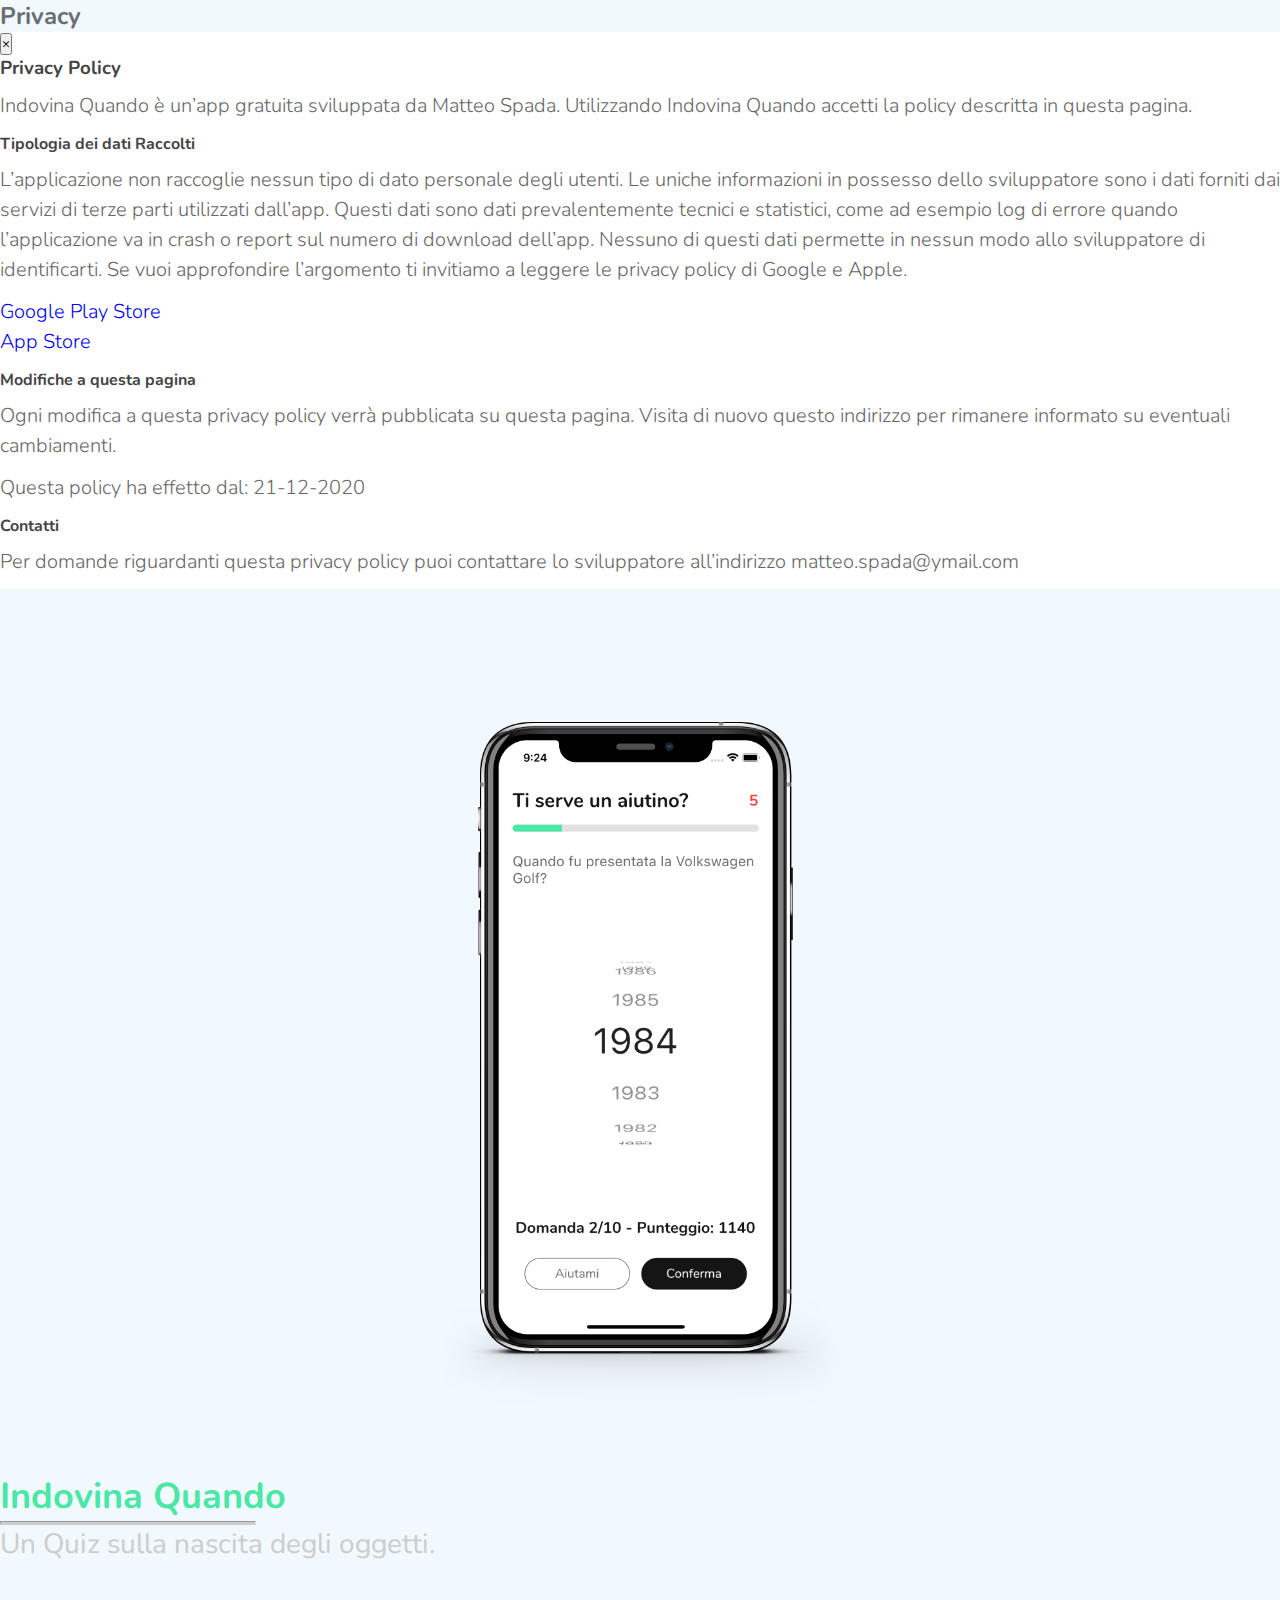
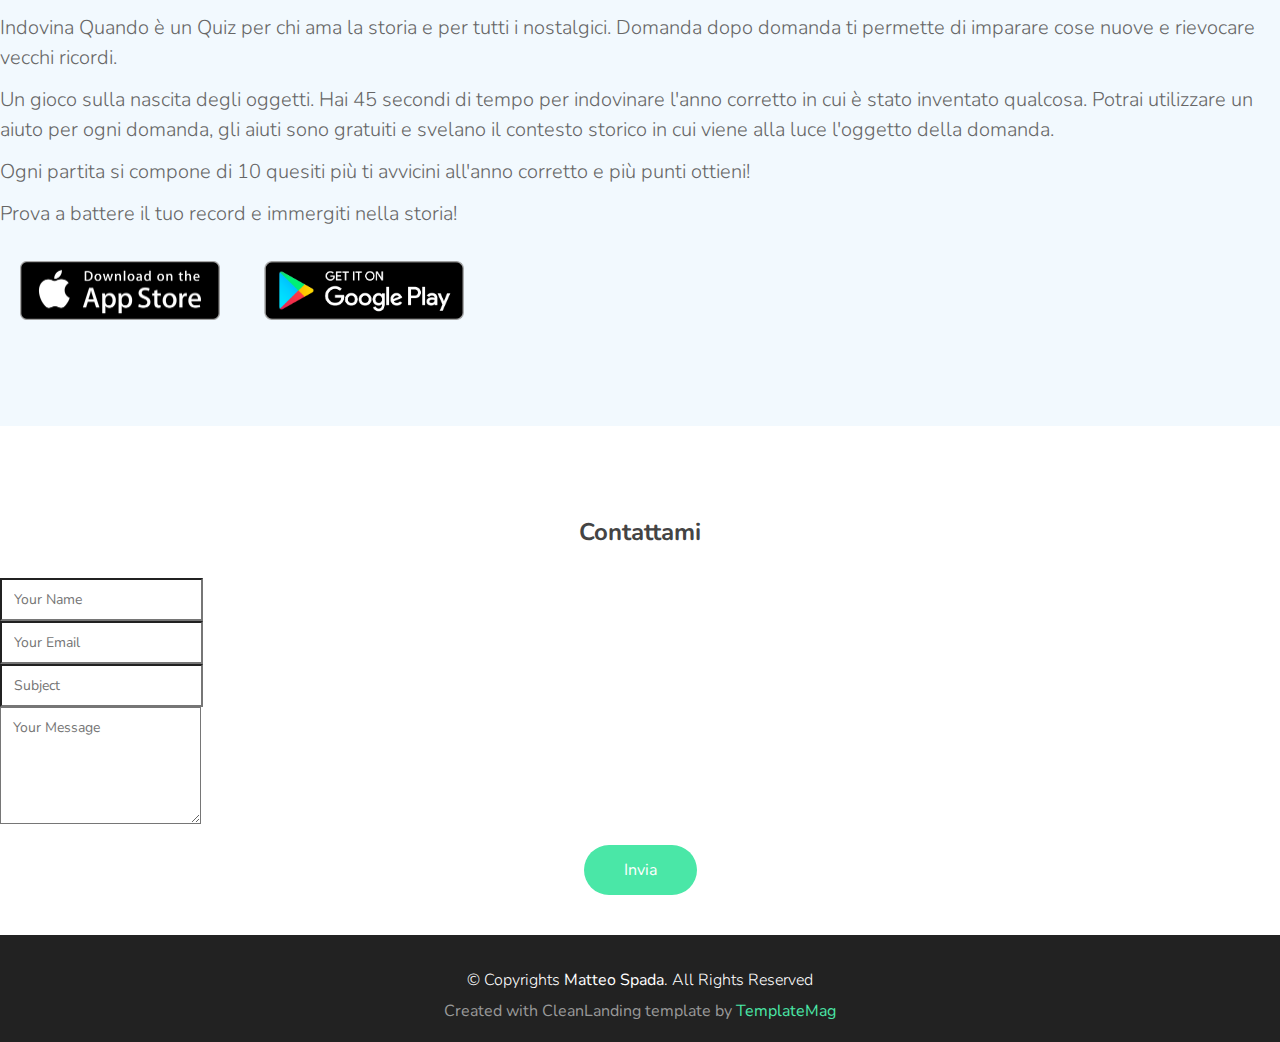
==== indovinaquando/index.html @ 5abec568 "aggiunta landing page indovina quando" ====
<!DOCTYPE html>
<html lang="en">

<head>
  <meta charset="utf-8">
  <title>Indovina Quando App</title>
  <meta content="width=device-width, initial-scale=1.0" name="viewport">
  <meta content="" name="keywords">
  <meta content="Indovina Quando App Landing Page" name="description">

  <!-- Favicons -->
  <link rel="apple-touch-icon" sizes="57x57" href="/apple-icon-57x57.png">
  <link rel="apple-touch-icon" sizes="60x60" href="/apple-icon-60x60.png">
  <link rel="apple-touch-icon" sizes="72x72" href="/apple-icon-72x72.png">
  <link rel="apple-touch-icon" sizes="76x76" href="/apple-icon-76x76.png">
  <link rel="apple-touch-icon" sizes="114x114" href="/apple-icon-114x114.png">
  <link rel="apple-touch-icon" sizes="120x120" href="/apple-icon-120x120.png">
  <link rel="apple-touch-icon" sizes="144x144" href="/apple-icon-144x144.png">
  <link rel="apple-touch-icon" sizes="152x152" href="/apple-icon-152x152.png">
  <link rel="apple-touch-icon" sizes="180x180" href="/apple-icon-180x180.png">
  <link rel="manifest" href="/manifest.json">
  <meta name="msapplication-TileColor" content="#ffffff">
  <meta name="msapplication-TileImage" content="/ms-icon-144x144.png">
  <meta name="theme-color" content="#ffffff">

  <!-- Google Fonts -->
  <link rel="preconnect" href="https://fonts.gstatic.com">
  <link href="https://fonts.googleapis.com/css2?family=Nunito:wght@400;700&display=swap" rel="stylesheet">

  <!-- Bootstrap CSS File -->
  <link rel="stylesheet" href="https://cdn.jsdelivr.net/npm/bootstrap@4.5.3/dist/css/bootstrap.min.css"
    integrity="sha384-TX8t27EcRE3e/ihU7zmQxVncDAy5uIKz4rEkgIXeMed4M0jlfIDPvg6uqKI2xXr2" crossorigin="anonymous">

  <!-- Main Stylesheet File -->
  <link href="css/style.css" rel="stylesheet">
</head>

<body>

  <ul class="nav justify-content-end">
    <li class="nav-item">
      <a class="nav-link privacy" role="button" data-toggle="modal" data-target="#exampleModal">Privacy</a>
    </li>
  </ul>

  <!-- Modal -->
  <div class="modal fade" id="exampleModal" tabindex="-1" aria-labelledby="exampleModalLabel" aria-hidden="true">
    <div class="modal-dialog modal-dialog-centered modal-dialog-scrollable">
      <div class="modal-content">
        <div class="modal-header">
          <!-- <h5 class="modal-title" id="exampleModalLabel"></h5> -->
          <button type="button" class="close" data-dismiss="modal" aria-label="Close">
            <span aria-hidden="true">&times;</span>
          </button>
        </div>
        <div class="modal-body">
          <h3>Privacy Policy</h3>  
          <p>
            Indovina Quando è un’app gratuita sviluppata da Matteo Spada. Utilizzando Indovina Quando accetti la policy descritta in questa pagina.
          </p>
          <h4>Tipologia dei dati Raccolti</h4>
          <p>
            L’applicazione non raccoglie nessun tipo di dato personale degli utenti. Le uniche informazioni in possesso dello sviluppatore sono i dati forniti dai servizi di terze parti utilizzati dall’app. Questi dati sono dati prevalentemente tecnici e statistici, come ad esempio log di errore quando l’applicazione va in crash o report sul numero di download dell’app. Nessuno di questi dati permette in nessun modo allo sviluppatore di identificarti. Se vuoi approfondire l’argomento ti invitiamo a leggere le privacy policy di Google e Apple.
          </p>
          <p>
            <a href="https://policies.google.com/privacy" target="_blank" rel="noopener noreferrer">Google Play Store</a><br>
            <a href="https://www.apple.com/legal/privacy/it/" target="_blank" rel="noopener noreferrer">App Store</a>

          </p>
          <h4>Modifiche a questa pagina</h4>     
          <p>
            Ogni modifica a questa privacy policy verrà pubblicata su questa pagina. Visita di nuovo questo indirizzo per rimanere informato su eventuali cambiamenti.
          </p>
          <p>Questa policy ha effetto dal: 21-12-2020</p>
          <h4>Contatti</h4> 
          <p>
            Per domande riguardanti questa privacy policy puoi contattare lo sviluppatore all’indirizzo matteo.spada@ymail.com
          </p>
        </div>
      </div>
    </div>
  </div>


  <div id="header">
    <div class="container">
      <div class="row">
        <div class="col-md-6 centered">
          <img src="img/indovina-quando2.png" class="img-responsive" width="400">
        </div>
        <div class="col-md-6 mt">
          <h2>Indovina Quando<br /></h2>
          <hr>
          <h3>Un Quiz sulla nascita degli oggetti.</h3>
          <p class="mt">Indovina Quando è un Quiz per chi ama la storia e per tutti i nostalgici. Domanda dopo domanda
            ti permette di imparare cose nuove e rievocare vecchi ricordi.</p>
          <p>Un gioco sulla nascita degli oggetti. Hai 45 secondi di tempo per indovinare l'anno corretto in cui è stato
            inventato qualcosa. Potrai utilizzare un aiuto per ogni domanda, gli aiuti sono gratuiti e svelano il
            contesto storico in cui viene alla luce l'oggetto della domanda.</p>
          <p>Ogni partita si compone di 10 quesiti più ti avvicini all'anno corretto e più punti ottieni!</p>
          <p>Prova a battere il tuo record e immergiti nella storia!</p>
          <div class="row">
            <a href="#"><img src="img/apple-button.png" class="storelogo" width="200"></a>
            <a href="#"><img src="img/android-button.png" class="storelogo" width="200"></a>
          </div>
        </div>

      </div>
      <!--/row -->
    </div>
    <!-- /.container -->
  </div>

  <div id="contact">
    <div class="container">
      <div class="row justify-content-center">
        <div class="col-md-8 col-md-offset-2">
          <h2 class="centered">Contattami</h2>
          <form class="contact-form php-mail-form" role="form" action="https://formspree.io/mrgyqvpr" method="POST">

            <div class="form-group">
              <input type="name" name="name" class="form-control" id="contact-name" placeholder="Your Name"
                data-rule="minlen:4" data-msg="Please enter at least 4 chars">
              <div class="validate"></div>
            </div>
            <div class="form-group">
              <input type="email" name="email" class="form-control" id="contact-email" placeholder="Your Email"
                data-rule="email" data-msg="Please enter a valid email">
              <div class="validate"></div>
            </div>
            <div class="form-group">
              <input type="text" name="subject" class="form-control" id="contact-subject" placeholder="Subject"
                data-rule="minlen:4" data-msg="Please enter at least 8 chars of subject">
              <div class="validate"></div>
            </div>

            <div class="form-group">
              <textarea class="form-control" name="message" id="contact-message" placeholder="Your Message" rows="5"
                data-rule="required" data-msg="Please write something for us"></textarea>
              <div class="validate"></div>
            </div>
            <div class="sent-message">Your message has been sent. Thank you!</div>

            <div class="form-send">
              <button type="submit" class="btn btn-large">Invia</button>
            </div>

          </form>

        </div>
      </div>
    </div>
  </div>
  <!-- / contact -->

  <div id="copyrights">
    <div class="container">
      <p>
        &copy; Copyrights <strong>Matteo Spada</strong>. All Rights Reserved
      </p>
      <div class="credits">
        <!--
          You are NOT allowed to delete the credit link to TemplateMag with free version.
          You can delete the credit link only if you bought the pro version.
          Buy the pro version with working PHP/AJAX contact form: https://templatemag.com/cleanlanding-bootstrap-landing-template/
          Licensing information: https://templatemag.com/license/
        -->
        Created with CleanLanding template by <a href="https://templatemag.com/">TemplateMag</a>
      </div>
    </div>
  </div>
  <!-- / copyrights -->

  <!-- JavaScript Libraries -->
  <script src="https://code.jquery.com/jquery-3.5.1.slim.min.js"
    integrity="sha384-DfXdz2htPH0lsSSs5nCTpuj/zy4C+OGpamoFVy38MVBnE+IbbVYUew+OrCXaRkfj"
    crossorigin="anonymous"></script>
  <script src="https://cdn.jsdelivr.net/npm/popper.js@1.16.1/dist/umd/popper.min.js"
    integrity="sha384-9/reFTGAW83EW2RDu2S0VKaIzap3H66lZH81PoYlFhbGU+6BZp6G7niu735Sk7lN"
    crossorigin="anonymous"></script>
  <script src="https://cdn.jsdelivr.net/npm/bootstrap@4.5.3/dist/js/bootstrap.min.js"
    integrity="sha384-w1Q4orYjBQndcko6MimVbzY0tgp4pWB4lZ7lr30WKz0vr/aWKhXdBNmNb5D92v7s"
    crossorigin="anonymous"></script>
  <!-- Template Main Javascript File -->
  <script src="js/main.js"></script>

</body>

</html>
---- indovinaquando/css/style.css ----
* {
  margin: 0;
  padding: 0px;
  font-family: 'Nunito', sans-serif;
}

body {
  background: #fff;
  margin: 0;
  color: #444;
}


ul{
  background-color: #F1F9FD;
}

.privacy {
  font-family: 'Nunito', sans-serif;
  font-weight: 700;
  font-size: x-large;
  color: #4AE7A7;
}

h1, h2, h3, h4, h5, h6 {
  font-family: 'Nunito', sans-serif;
  font-weight: 700;
}

p {
  padding: 0;
  margin-bottom: 12px;
  font-family: 'Nunito', sans-serif;
  font-weight: 300;
  font-size: 20px;
  line-height: 30px;
  color: #666;
  margin-top: 10px;
}

html, body {
  height: 100%;
}

.alignleft {
  float: left;
}

.alignright {
  float: right;
}

.aligncenter {
  margin-left: auto;
  margin-right: auto;
  display: block;
  clear: both;
}

.centered {
  text-align: center
}

.mt {
  margin-top: 50px;
}

.mb {
  margin-bottom: 50px;
}

.mtb {
  margin-top: 50px;
  margin-bottom: 50px;
}

.ptb {
  padding-top: 80px;
  padding-bottom: 80px;
}

.clear {
  clear: both;
  display: block;
  font-size: 0;
  height: 0;
  line-height: 0;
  width: 100%;
}

.storelogo {
  margin: 20px;
}

::-moz-selection {
  color: #fff;
  text-shadow: none;
  background: #2B2E31;
}

::selection {
  color: #fff;
  text-shadow: none;
  background: #2B2E31;
}

*, *:after, *:before {
  -webkit-box-sizing: border-box;
  -moz-box-sizing: border-box;
  box-sizing: border-box;
  padding: 0;
  margin: 0;
}

a {
  padding: 0;
  margin: 0;
  text-decoration: none;
  -webkit-transition: background-color .4s linear, color .4s linear;
  -moz-transition: background-color .4s linear, color .4s linear;
  -o-transition: background-color .4s linear, color .4s linear;
  -ms-transition: background-color .4s linear, color .4s linear;
  transition: background-color .4s linear, color .4s linear;
}

a:hover, a:focus {
  text-decoration: none;
  color: #696E74;
}

/* HEADER CONFIGURATION */

#header {
  background: #f2f9fe;
  padding-top: 80px;
  padding-bottom: 80px;
  margin-bottom: 50px;
  color: #ccc;
}

#header h2 {
  color: #4AE7A7;
  font-size: 36px;
  line-height: 48px;
}

#header h3 {
  color: #ccc;
  font-weight: 400;
  font-size: 28px;
}

#header hr {
  width: 20%;
  border-bottom: 3px solid #ccc;
}

@media (max-width: 768px ) {
  #header {
    padding-top: 0;
  }
  .mt {
    margin-top: 30px;
  }
}

.btn-trans {
  background: transparent;
  color: #636c6c;
  font-weight: 700;
  border: 3px solid #ccc;
  border-radius: 30px;
  font-size: 16px;
}

.btn-trans:hover {
  background: white;
  color: #444;
}

/* TESTIMONIALS */

.testimonials {
  min-height: 400px;
  margin-top: 20px;
  padding-bottom: 50px;
  text-align: center;
}

.testimonials h2 {
  margin-bottom: 50px;
}

.testimonials p {
  color: #8c9494;
  font-style: italic;
}

/* SUBSCRIBE FORM*/

#subscribe {
  background: #f3f5f5;
  padding-top: 100px;
  padding-bottom: 100px;
}

#subscribe input {
  font-size: 18px;
  min-height: 60px;
  border-radius: 40px;
  line-height: 24px;
  padding: 16px 30px 20px;
  border: none;
  margin-bottom: 10px;
  background-color: #fff;
  -webkit-transition: background-color 0.2s;
  transition: background-color 0.2s;
}

#subscribe .subscribe-input {
  float: left;
  width: 95%;
  text-align: left;
}

#subscribe .subscribe-submit {
  position: absolute;
  right: 0;
  padding-left: 28px;
}

.btn-green2 {
  color: #fff;
  font-size: 18px;
  min-height: 60px;
  border-radius: 40px;
  text-decoration: none;
  display: inline-block;
  line-height: 24px;
  padding: 16px 30px 20px;
  z-index: 1;
  position: relative;
  border: none;
  background: #4AE7A7;
}

.btn-green2:hover {
  background: #21b191;
  color: white;
}

/* FOOTER*/

#f {
  background: #2d312f;
  color: #8c9494;
  padding-top: 50px;
  padding-bottom: 50px;
}

#f h4 {
  color: #8c9494;
}

#f a {
  color: #4AE7A7;
}

#f a:hover {
  color: #8c9494;
}

/* Contact Form */

#contact {
  padding: 40px 0;
}

#contact h2 {
  margin-bottom: 30px;
}


.contact-form input, .contact-form textarea {
  padding: 10px 12px;
  border-radius: 0;
  box-shadow: none;
  font-size: 14px;
  height: auto;
}

.contact-form .form-send {
  text-align: center;
}

.contact-form .form-send button {
  background: #4AE7A7;
  border: 0;
  padding: 14px 40px;
  color: #fff;
  transition: 0.4s;
  cursor: pointer;
  border-radius: 50px;
  font-size: 16px;
  margin-top: 15px;
}

.contact-form .form-send button:hover {
  background: #4AE7A7;
}

.contact-form .validate {
  display: none;
  color: red;
  margin: 0 0 15px 0;
  font-weight: 400;
  font-size: 13px;
}

.contact-form .loading {
  display: none;
  color: #555;
  background: #fff;
  text-align: center;
  padding: 15px;
  margin: 15px 0;
}

.contact-form .loading:before {
  content: "";
  display: inline-block;
  border-radius: 50%;
  width: 24px;
  height: 24px;
  border: 3px solid #4AE7A7;
  border-top-color: #eee;
  -webkit-animation: animate-loading 1s linear infinite;
  animation: animate-loading 1s linear infinite;
}

@-webkit-keyframes animate-loading {
  0% {
    -webkit-transform: rotate(0deg);
    transform: rotate(0deg);
  }

  100% {
    -webkit-transform: rotate(360deg);
    transform: rotate(360deg);
  }
}

@keyframes animate-loading {
  0% {
    -webkit-transform: rotate(0deg);
    transform: rotate(0deg);
  }

  100% {
    -webkit-transform: rotate(360deg);
    transform: rotate(360deg);
  }
}

.contact-form .error-message {
  display: none;
  color: #fff;
  background: #ed3c0d;
  text-align: center;
  padding: 15px;
  font-weight: 600;
  margin: 15px 0;
}

.contact-form .sent-message {
  display: none;
  color: #fff;
  background: #4AE7A7;
  text-align: center;
  padding: 15px;
  font-weight: 600;
  margin: 15px 0;
}

/* Copyrights */

#copyrights {
  background: #222222;
  padding: 20px 0;
  text-align: center;
}

#copyrights p {
  margin-bottom: 5px;
  color: #fff;
  font-size: 16px;
}

#copyrights a {
  color: #4AE7A7;
}

.credits {
  color: #999;
}
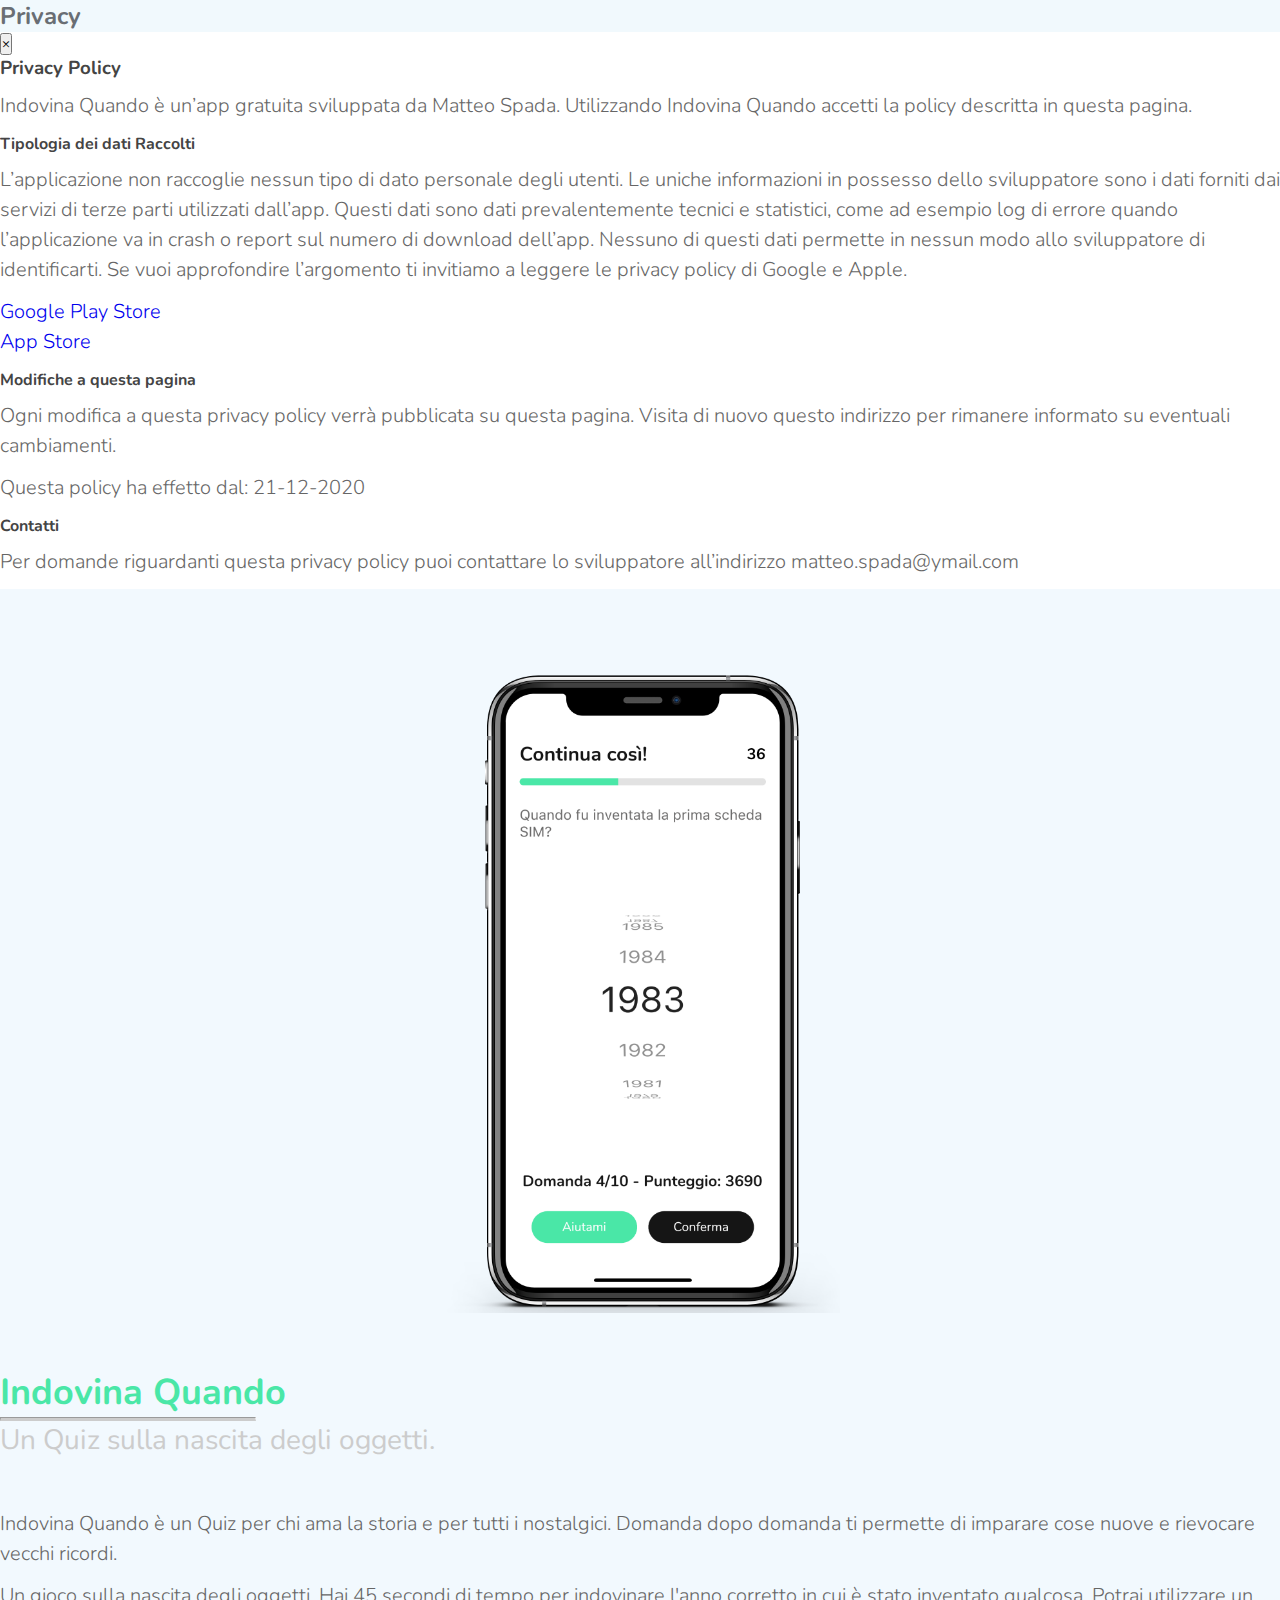
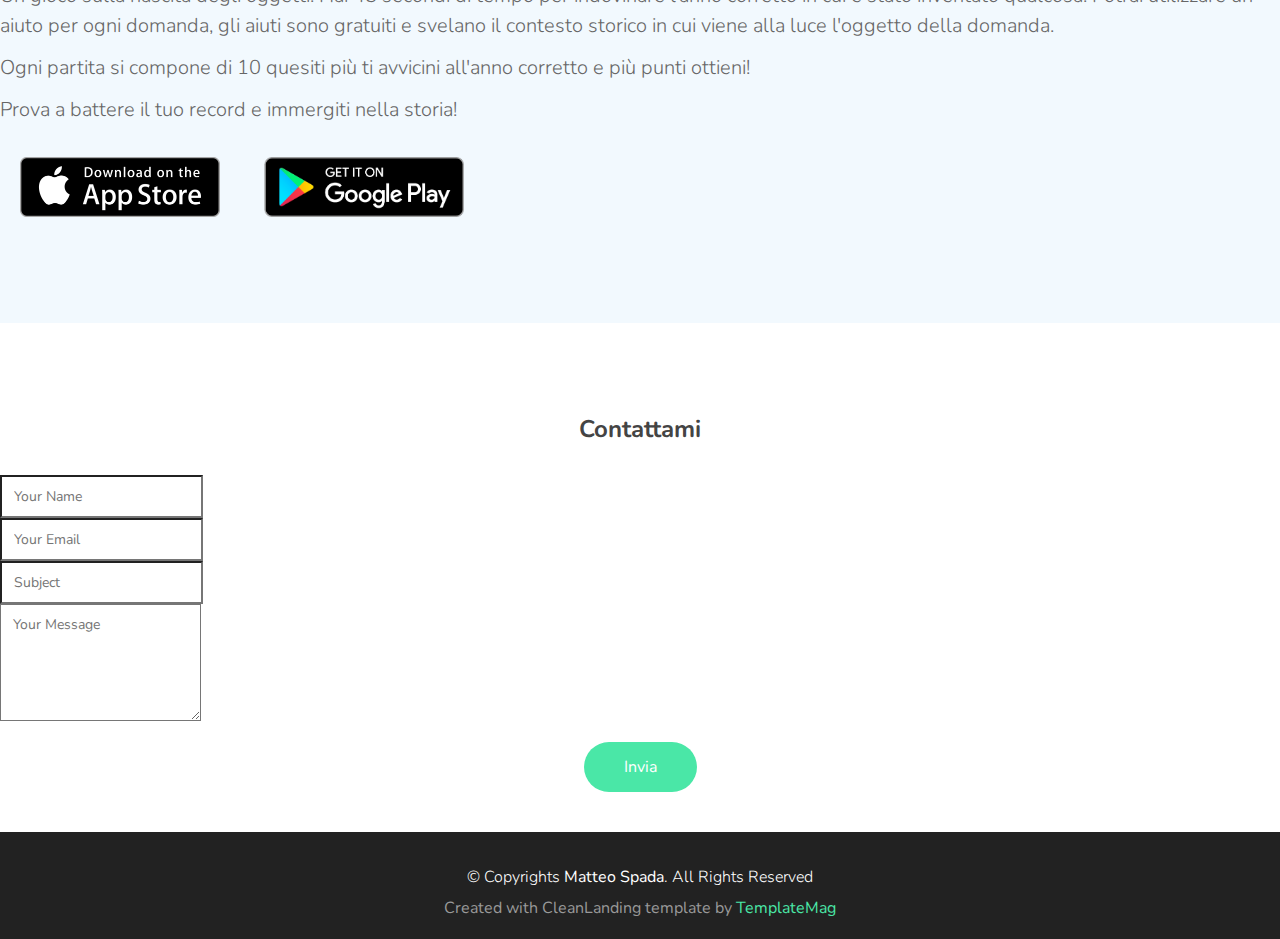
==== commit 6fc6b339: "Aggiunto link app android" ====
--- a/indovinaquando/index.html
+++ b/indovinaquando/index.html
@@ -101,7 +101,7 @@
           <p>Prova a battere il tuo record e immergiti nella storia!</p>
           <div class="row">
             <a href="#"><img src="img/apple-button.png" class="storelogo" width="200"></a>
-            <a href="#"><img src="img/android-button.png" class="storelogo" width="200"></a>
+            <a href="https://play.google.com/store/apps/details?id=it.matteospada.indovinaquando"><img src="img/android-button.png" class="storelogo" width="200"></a>
           </div>
         </div>
 
